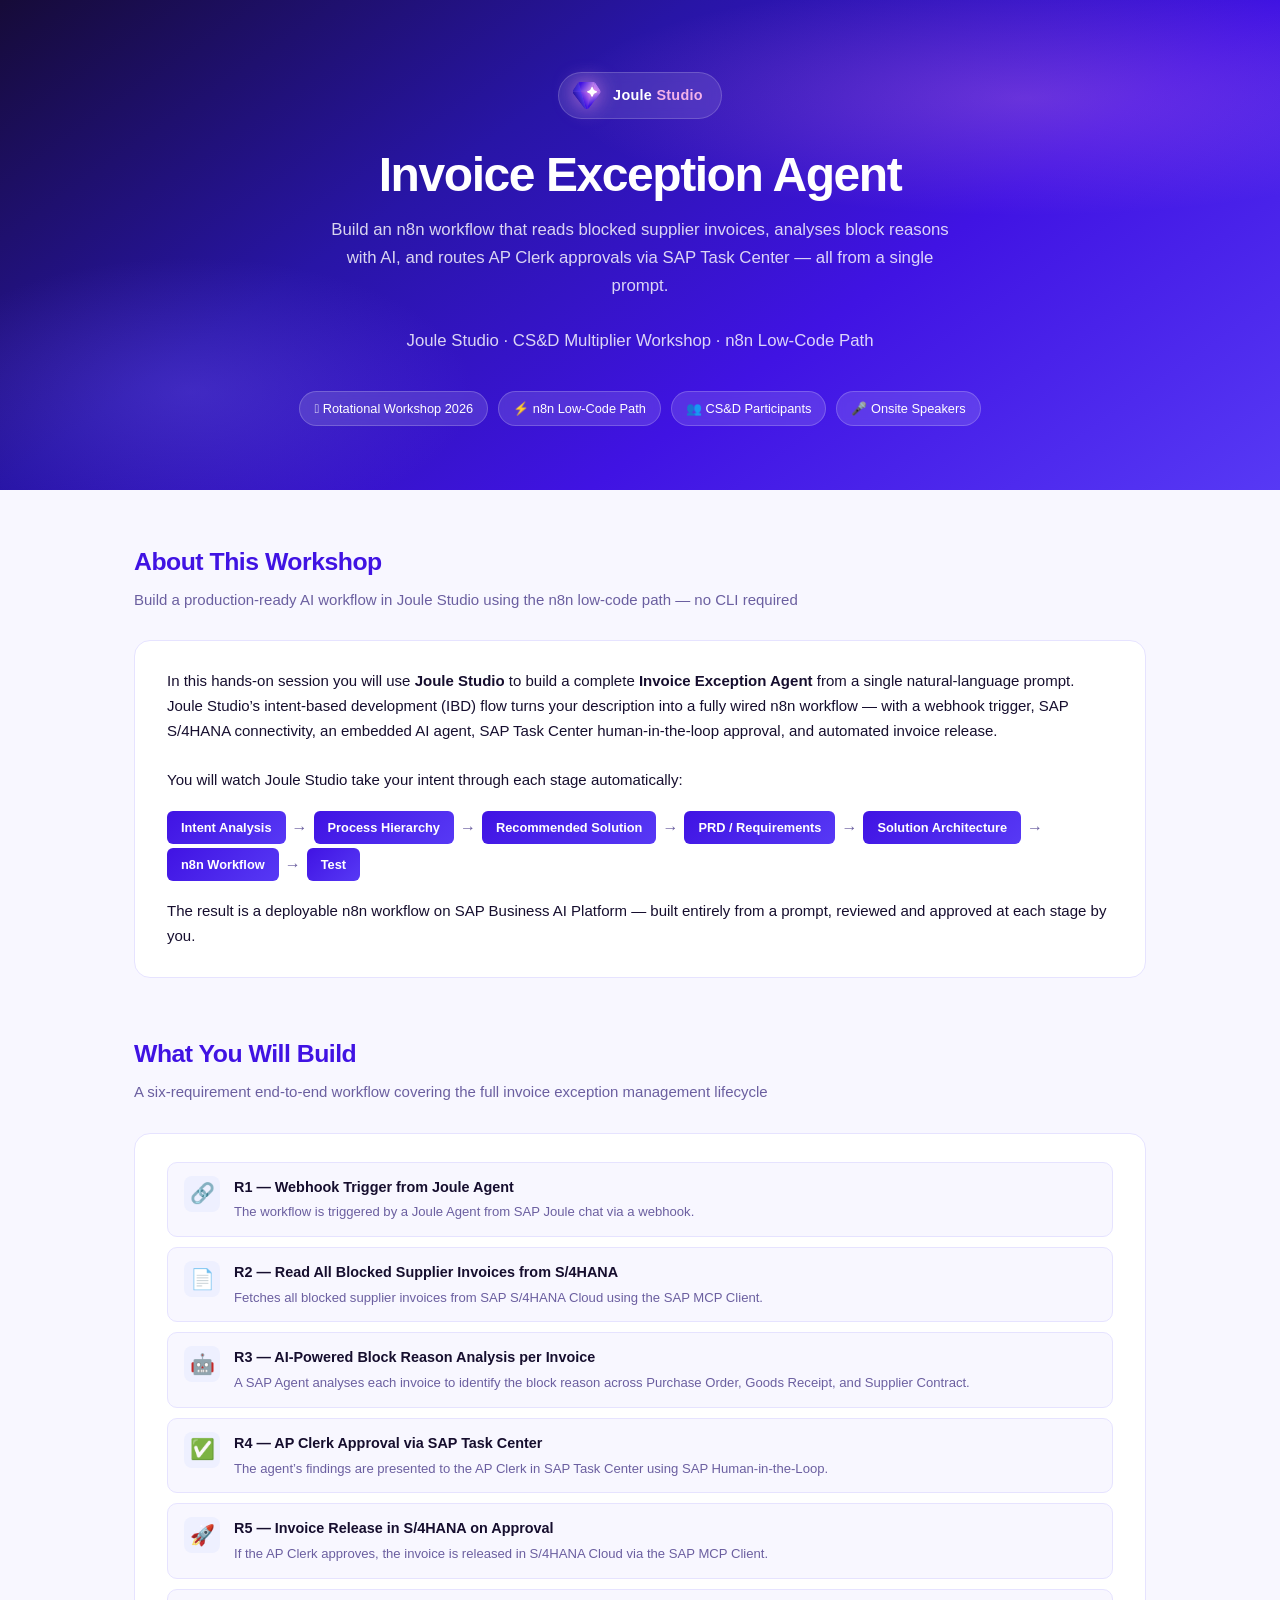
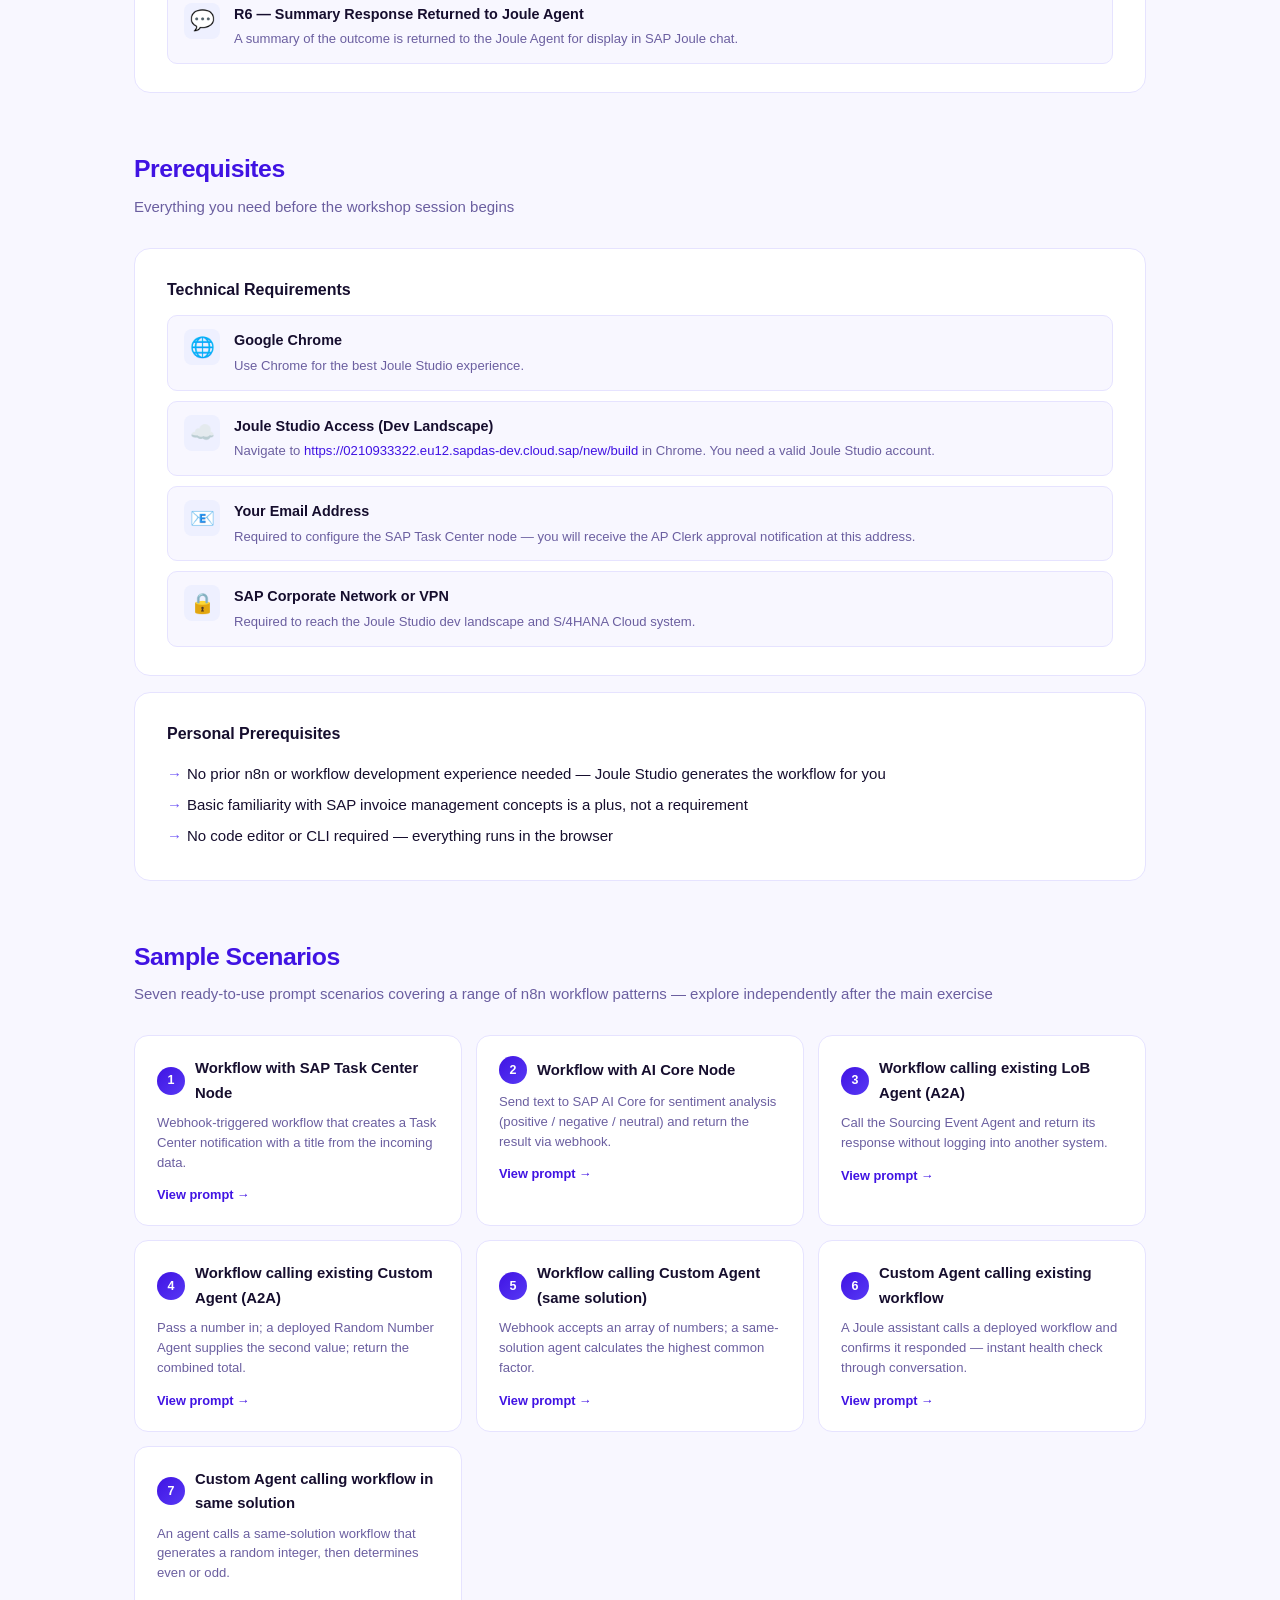
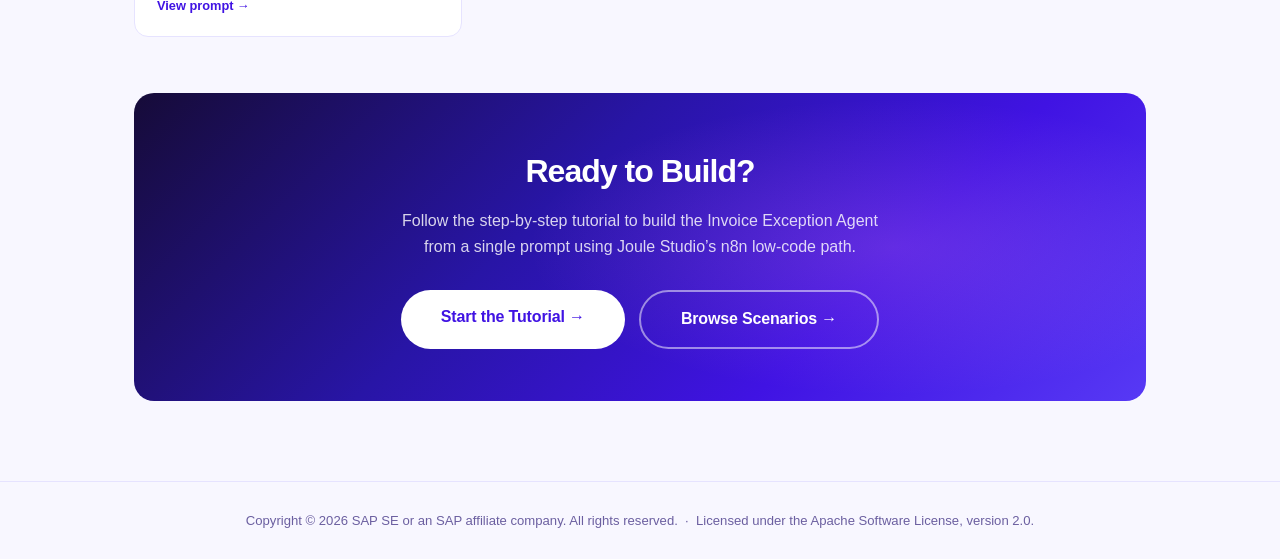
==== index.html @ 3f7dd6a4 "Initial commit: Invoice Exception Agent n8n workshop site" ====
<!DOCTYPE html>
<html lang="en">
<head>
  <meta charset="UTF-8">
  <meta name="viewport" content="width=device-width, initial-scale=1.0">
  <title>Hands-On Lab: Invoice Exception Agent (n8n Low-Code)</title>
  <link rel="stylesheet" href="style.css">
</head>
<body>

<header class="hero">
  <div class="hero-inner">
    <div class="logo-row">
      <img src="joule.svg" alt="Joule Studio">
      <span>Joule <em>Studio</em></span>
    </div>
    <h1>Invoice Exception Agent</h1>
    <p class="sub">Build an n8n workflow that reads blocked supplier invoices, analyses block reasons with AI, and routes AP Clerk approvals via SAP Task Center &mdash; all from a single prompt.<br><br>Joule Studio &middot; CS&amp;D Multiplier Workshop &middot; n8n Low-Code Path</p>
    <div class="chips">
      <span class="chip">&#127666; Rotational Workshop 2026</span>
      <span class="chip">&#9889; n8n Low-Code Path</span>
      <span class="chip">&#128101; CS&amp;D Participants</span>
      <span class="chip">&#127908; Onsite Speakers</span>
    </div>
  </div>
</header>

<main>

  <section>
    <div class="section-header">
      <h2>About This Workshop</h2>
      <p>Build a production-ready AI workflow in Joule Studio using the n8n low-code path &mdash; no CLI required</p>
    </div>
    <div class="card">
      <p>In this hands-on session you will use <strong>Joule Studio</strong> to build a complete <strong>Invoice Exception Agent</strong> from a single natural-language prompt. Joule Studio&#8217;s intent-based development (IBD) flow turns your description into a fully wired n8n workflow &mdash; with a webhook trigger, SAP S/4HANA connectivity, an embedded AI agent, SAP Task Center human-in-the-loop approval, and automated invoice release.</p>
      <br>
      <p>You will watch Joule Studio take your intent through each stage automatically:</p>
      <div class="flow-bar">
        <div class="flow-pill">Intent Analysis</div><span class="flow-arrow">&#8594;</span>
        <div class="flow-pill">Process Hierarchy</div><span class="flow-arrow">&#8594;</span>
        <div class="flow-pill">Recommended Solution</div><span class="flow-arrow">&#8594;</span>
        <div class="flow-pill">PRD / Requirements</div><span class="flow-arrow">&#8594;</span>
        <div class="flow-pill">Solution Architecture</div><span class="flow-arrow">&#8594;</span>
        <div class="flow-pill">n8n Workflow</div><span class="flow-arrow">&#8594;</span>
        <div class="flow-pill">Test</div>
      </div>
      <p>The result is a deployable n8n workflow on SAP Business AI Platform &mdash; built entirely from a prompt, reviewed and approved at each stage by you.</p>
    </div>
  </section>

  <section id="requirements">
    <div class="section-header">
      <h2>What You Will Build</h2>
      <p>A six-requirement end-to-end workflow covering the full invoice exception management lifecycle</p>
    </div>
    <div class="card">
      <div class="prereq-list">
        <div class="prereq-item"><div class="prereq-icon">&#128279;</div><div><strong>R1 &mdash; Webhook Trigger from Joule Agent</strong><p>The workflow is triggered by a Joule Agent from SAP Joule chat via a webhook.</p></div></div>
        <div class="prereq-item"><div class="prereq-icon">&#128196;</div><div><strong>R2 &mdash; Read All Blocked Supplier Invoices from S/4HANA</strong><p>Fetches all blocked supplier invoices from SAP S/4HANA Cloud using the SAP MCP Client.</p></div></div>
        <div class="prereq-item"><div class="prereq-icon">&#129302;</div><div><strong>R3 &mdash; AI-Powered Block Reason Analysis per Invoice</strong><p>A SAP Agent analyses each invoice to identify the block reason across Purchase Order, Goods Receipt, and Supplier Contract.</p></div></div>
        <div class="prereq-item"><div class="prereq-icon">&#9989;</div><div><strong>R4 &mdash; AP Clerk Approval via SAP Task Center</strong><p>The agent&#8217;s findings are presented to the AP Clerk in SAP Task Center using SAP Human-in-the-Loop.</p></div></div>
        <div class="prereq-item"><div class="prereq-icon">&#128640;</div><div><strong>R5 &mdash; Invoice Release in S/4HANA on Approval</strong><p>If the AP Clerk approves, the invoice is released in S/4HANA Cloud via the SAP MCP Client.</p></div></div>
        <div class="prereq-item"><div class="prereq-icon">&#128172;</div><div><strong>R6 &mdash; Summary Response Returned to Joule Agent</strong><p>A summary of the outcome is returned to the Joule Agent for display in SAP Joule chat.</p></div></div>
      </div>
    </div>
  </section>

  <section id="prereqs">
    <div class="section-header">
      <h2>Prerequisites</h2>
      <p>Everything you need before the workshop session begins</p>
    </div>
    <div class="card">
      <h3>Technical Requirements</h3>
      <div class="prereq-list" style="margin-top:12px;">
        <div class="prereq-item"><div class="prereq-icon">&#127760;</div><div><strong>Google Chrome</strong><p>Use Chrome for the best Joule Studio experience.</p></div></div>
        <div class="prereq-item"><div class="prereq-icon">&#9729;&#65039;</div><div><strong>Joule Studio Access (Dev Landscape)</strong><p>Navigate to <a href="https://0210933322.eu12.sapdas-dev.cloud.sap/new/build" target="_blank">https://0210933322.eu12.sapdas-dev.cloud.sap/new/build</a> in Chrome. You need a valid Joule Studio account.</p></div></div>
        <div class="prereq-item"><div class="prereq-icon">&#128231;</div><div><strong>Your Email Address</strong><p>Required to configure the SAP Task Center node &mdash; you will receive the AP Clerk approval notification at this address.</p></div></div>
        <div class="prereq-item"><div class="prereq-icon">&#128274;</div><div><strong>SAP Corporate Network or VPN</strong><p>Required to reach the Joule Studio dev landscape and S/4HANA Cloud system.</p></div></div>
      </div>
    </div>
    <div class="card" style="margin-top:16px;">
      <h3>Personal Prerequisites</h3>
      <ul style="margin-top:10px;">
        <li>No prior n8n or workflow development experience needed &mdash; Joule Studio generates the workflow for you</li>
        <li>Basic familiarity with SAP invoice management concepts is a plus, not a requirement</li>
        <li>No code editor or CLI required &mdash; everything runs in the browser</li>
      </ul>
    </div>
  </section>

  <section id="scenarios">
    <div class="section-header">
      <h2>Sample Scenarios</h2>
      <p>Seven ready-to-use prompt scenarios covering a range of n8n workflow patterns &mdash; explore independently after the main exercise</p>
    </div>
    <div class="scenario-grid">
      <div class="scenario-card"><div style="display:flex;align-items:center;gap:10px;"><div class="scenario-num">1</div><div class="scenario-title">Workflow with SAP Task Center Node</div></div><div class="scenario-desc">Webhook-triggered workflow that creates a Task Center notification with a title from the incoming data.</div><a href="scenarios.html#s1" style="font-size:.8rem;font-weight:600;margin-top:4px;">View prompt &#8594;</a></div>
      <div class="scenario-card"><div style="display:flex;align-items:center;gap:10px;"><div class="scenario-num">2</div><div class="scenario-title">Workflow with AI Core Node</div></div><div class="scenario-desc">Send text to SAP AI Core for sentiment analysis (positive / negative / neutral) and return the result via webhook.</div><a href="scenarios.html#s2" style="font-size:.8rem;font-weight:600;margin-top:4px;">View prompt &#8594;</a></div>
      <div class="scenario-card"><div style="display:flex;align-items:center;gap:10px;"><div class="scenario-num">3</div><div class="scenario-title">Workflow calling existing LoB Agent (A2A)</div></div><div class="scenario-desc">Call the Sourcing Event Agent and return its response without logging into another system.</div><a href="scenarios.html#s3" style="font-size:.8rem;font-weight:600;margin-top:4px;">View prompt &#8594;</a></div>
      <div class="scenario-card"><div style="display:flex;align-items:center;gap:10px;"><div class="scenario-num">4</div><div class="scenario-title">Workflow calling existing Custom Agent (A2A)</div></div><div class="scenario-desc">Pass a number in; a deployed Random Number Agent supplies the second value; return the combined total.</div><a href="scenarios.html#s4" style="font-size:.8rem;font-weight:600;margin-top:4px;">View prompt &#8594;</a></div>
      <div class="scenario-card"><div style="display:flex;align-items:center;gap:10px;"><div class="scenario-num">5</div><div class="scenario-title">Workflow calling Custom Agent (same solution)</div></div><div class="scenario-desc">Webhook accepts an array of numbers; a same-solution agent calculates the highest common factor.</div><a href="scenarios.html#s5" style="font-size:.8rem;font-weight:600;margin-top:4px;">View prompt &#8594;</a></div>
      <div class="scenario-card"><div style="display:flex;align-items:center;gap:10px;"><div class="scenario-num">6</div><div class="scenario-title">Custom Agent calling existing workflow</div></div><div class="scenario-desc">A Joule assistant calls a deployed workflow and confirms it responded &mdash; instant health check through conversation.</div><a href="scenarios.html#s6" style="font-size:.8rem;font-weight:600;margin-top:4px;">View prompt &#8594;</a></div>
      <div class="scenario-card"><div style="display:flex;align-items:center;gap:10px;"><div class="scenario-num">7</div><div class="scenario-title">Custom Agent calling workflow in same solution</div></div><div class="scenario-desc">An agent calls a same-solution workflow that generates a random integer, then determines even or odd.</div><a href="scenarios.html#s7" style="font-size:.8rem;font-weight:600;margin-top:4px;">View prompt &#8594;</a></div>
    </div>
  </section>

  <div class="cta">
    <div class="cta-inner">
      <h2>Ready to Build?</h2>
      <p>Follow the step-by-step tutorial to build the Invoice Exception Agent<br>from a single prompt using Joule Studio&#8217;s n8n low-code path.</p>
      <div class="btn-row">
        <a href="tutorial.html" class="btn-cta">Start the Tutorial &#8594;</a>
        <a href="scenarios.html" class="btn-cta btn-cta--outline">Browse Scenarios &#8594;</a>
      </div>
    </div>
  </div>

</main>

<footer>
  <p>Copyright &copy; 2026 SAP SE or an SAP affiliate company. All rights reserved. &nbsp;&middot;&nbsp; Licensed under the Apache Software License, version 2.0.</p>
</footer>

</body>
</html>
---- style.css ----
:root{--violet:#4013E3;--blue-violet:#5739F5;--med-purple:#735AF6;--pink:#F090EB;--light-pink:#F3B2E9;--dark-navy:#2815A6;--bg:#F8F7FF;--surface:#FFFFFF;--border:#E6E3FF;--text:#160E2E;--text-muted:#6B5FA0;--code-bg:#EEF0FF;--code-text:#3A1FC5;--sidebar-w:260px;}
*,*::before,*::after{box-sizing:border-box;margin:0;padding:0;}
html{scroll-behavior:smooth;}
body{font-family:-apple-system,BlinkMacSystemFont,'Segoe UI',Roboto,'Helvetica Neue',sans-serif;background:var(--bg);color:var(--text);line-height:1.65;font-size:15px;}
a{color:var(--violet);text-decoration:none;}
a:hover{text-decoration:underline;}
/* Hero */
.hero{background:linear-gradient(145deg,#160B38 0%,#2815A6 35%,#4013E3 65%,#5739F5 100%);color:#fff;padding:72px 24px 64px;text-align:center;position:relative;overflow:hidden;}
.hero::after{content:'';position:absolute;inset:0;background:radial-gradient(ellipse 60% 40% at 80% 20%,rgba(240,144,235,.25) 0%,transparent 60%),radial-gradient(ellipse 40% 50% at 15% 80%,rgba(115,90,246,.3) 0%,transparent 55%);pointer-events:none;}
.hero-inner{position:relative;z-index:1;max-width:780px;margin:0 auto;}
.logo-row{display:inline-flex;align-items:center;gap:10px;margin-bottom:28px;background:rgba(255,255,255,.1);border:1px solid rgba(255,255,255,.18);padding:8px 18px 8px 12px;border-radius:999px;backdrop-filter:blur(6px);}
.logo-row img{width:32px;height:29px;filter:drop-shadow(0 0 10px rgba(240,144,235,.7));}
.logo-row span{font-size:.9rem;font-weight:600;letter-spacing:.02em;}
.logo-row span em{color:var(--light-pink);font-style:normal;}
.hero h1{font-size:clamp(2rem,5vw,3rem);font-weight:800;letter-spacing:-.03em;margin-bottom:14px;line-height:1.15;}
.hero .sub{font-size:1.05rem;opacity:.82;max-width:620px;margin:0 auto 36px;}
.chips{display:flex;flex-wrap:wrap;gap:10px;justify-content:center;}
.chip{background:rgba(255,255,255,.13);border:1px solid rgba(255,255,255,.2);padding:6px 14px;border-radius:999px;font-size:.8rem;font-weight:500;backdrop-filter:blur(4px);}
/* Layout */
main{max-width:1060px;margin:0 auto;padding:52px 24px 80px;}
section{margin-bottom:56px;}
.section-header{margin-bottom:28px;}
.section-header h2{font-size:1.55rem;font-weight:700;color:var(--violet);letter-spacing:-.02em;}
.section-header p{color:var(--text-muted);margin-top:5px;}
/* Cards */
.card{background:var(--surface);border:1px solid var(--border);border-radius:16px;padding:28px 32px;}
.card+.card{margin-top:16px;}
.card h3{font-size:1rem;font-weight:700;margin-bottom:12px;}
/* Prereq */
.prereq-list{display:grid;gap:10px;}
.prereq-item{display:flex;gap:14px;align-items:flex-start;padding:13px 16px;background:var(--bg);border:1px solid var(--border);border-radius:10px;}
.prereq-icon{font-size:1.25rem;width:36px;height:36px;display:flex;align-items:center;justify-content:center;flex-shrink:0;background:var(--code-bg);border-radius:8px;}
.prereq-item strong{display:block;font-size:.9rem;}
.prereq-item p{font-size:.82rem;color:var(--text-muted);margin-top:2px;}
/* Flow bar */
.flow-bar{display:flex;align-items:center;flex-wrap:wrap;gap:4px;margin:18px 0;}
.flow-pill{background:linear-gradient(135deg,var(--violet),var(--blue-violet));color:white;padding:6px 14px;border-radius:6px;font-size:.8rem;font-weight:600;}
.flow-arrow{color:var(--text-muted);font-size:1rem;padding:0 2px;}
/* Scenario grid (index page) */
.scenario-grid{display:grid;grid-template-columns:repeat(auto-fill,minmax(300px,1fr));gap:14px;margin-top:4px;}
.scenario-card{background:var(--surface);border:1px solid var(--border);border-radius:14px;padding:20px 22px;display:flex;flex-direction:column;gap:8px;}
.scenario-num{display:inline-flex;align-items:center;justify-content:center;width:28px;height:28px;border-radius:50%;background:linear-gradient(135deg,var(--violet),var(--blue-violet));color:white;font-size:.78rem;font-weight:800;flex-shrink:0;}
.scenario-title{font-size:.93rem;font-weight:700;}
.scenario-desc{font-size:.82rem;color:var(--text-muted);line-height:1.5;}
/* CTA */
.cta{background:linear-gradient(135deg,#160B38 0%,#2815A6 40%,#4013E3 70%,#5739F5 100%);border-radius:20px;padding:52px 36px;text-align:center;color:white;position:relative;overflow:hidden;display:block;}
.cta::after{content:'';position:absolute;inset:0;background:radial-gradient(ellipse 60% 80% at 75% 50%,rgba(240,144,235,.2) 0%,transparent 60%);pointer-events:none;}
.cta-inner{position:relative;z-index:1;}
.cta h2{font-size:2rem;font-weight:800;letter-spacing:-.03em;margin-bottom:10px;}
.cta p{opacity:.82;margin-bottom:30px;font-size:1rem;}
.btn-row{display:flex;gap:14px;justify-content:center;flex-wrap:wrap;}
.btn-cta{display:inline-block;background:white;color:var(--violet);padding:14px 40px;border-radius:999px;font-size:1rem;font-weight:800;letter-spacing:-.01em;transition:transform .18s,box-shadow .18s;}
.btn-cta:hover{transform:translateY(-2px);box-shadow:0 14px 36px rgba(0,0,0,.25);text-decoration:none;}
.btn-cta--outline{background:transparent;color:white;border:2px solid rgba(255,255,255,.5);}
.btn-cta--outline:hover{background:rgba(255,255,255,.1);}
/* Footer */
footer{text-align:center;padding:28px 24px;border-top:1px solid var(--border);color:var(--text-muted);font-size:.82rem;}
ul{padding-left:0;list-style:none;}
ul li{padding:3px 0 3px 20px;position:relative;}
ul li::before{content:'→';position:absolute;left:0;color:var(--med-purple);}
/* Topbar */
.topbar{position:sticky;top:0;z-index:100;background:rgba(22,14,46,.96);backdrop-filter:blur(10px);border-bottom:1px solid rgba(255,255,255,.07);padding:0 24px;height:52px;display:flex;align-items:center;gap:16px;}
.topbar-logo{display:flex;align-items:center;gap:8px;color:white;font-weight:600;font-size:.9rem;letter-spacing:.01em;text-decoration:none;}
.topbar-logo img{width:22px;height:20px;}
.topbar-logo em{color:var(--light-pink);font-style:normal;}
.topbar-sep{color:rgba(255,255,255,.3);}
.topbar-title{color:rgba(255,255,255,.7);font-size:.85rem;}
.topbar-back{margin-left:auto;color:rgba(255,255,255,.65);font-size:.82rem;text-decoration:none;border:1px solid rgba(255,255,255,.18);padding:4px 12px;border-radius:999px;transition:background .15s;}
.topbar-back:hover{background:rgba(255,255,255,.1);text-decoration:none;}
.shell{display:flex;min-height:calc(100vh - 52px);}
.sidebar{width:var(--sidebar-w);flex-shrink:0;background:var(--surface);border-right:1px solid var(--border);padding:28px 0;position:sticky;top:52px;height:calc(100vh - 52px);overflow-y:auto;}
.sidebar-label{padding:0 20px 10px;font-size:.68rem;font-weight:700;letter-spacing:.1em;text-transform:uppercase;color:var(--text-muted);}
.nav-item{display:flex;align-items:center;gap:10px;padding:8px 20px;color:var(--text-muted);font-size:.85rem;cursor:pointer;transition:background .12s,color .12s;text-decoration:none;border-left:2px solid transparent;}
.nav-item:hover{background:var(--bg);color:var(--text);text-decoration:none;}
.nav-item.active{background:var(--code-bg);color:var(--violet);border-left-color:var(--violet);font-weight:600;}
.nav-badge{width:22px;height:22px;border-radius:50%;background:var(--border);color:var(--text-muted);font-size:.68rem;font-weight:800;display:flex;align-items:center;justify-content:center;flex-shrink:0;}
.nav-item.active .nav-badge{background:var(--violet);color:white;}
.nav-dur{margin-left:auto;font-size:.72rem;color:var(--text-muted);opacity:.7;}
.content{flex:1;min-width:0;padding:48px 52px 80px;max-width:820px;}
.session-hero{background:linear-gradient(135deg,#160B38 0%,#2815A6 40%,#4013E3 70%,#5739F5 100%);border-radius:18px;padding:44px 40px;color:white;margin-bottom:48px;position:relative;overflow:hidden;}
.session-hero::after{content:'';position:absolute;inset:0;background:radial-gradient(ellipse 55% 70% at 85% 40%,rgba(240,144,235,.22) 0%,transparent 60%);pointer-events:none;}
.session-hero-inner{position:relative;z-index:1;}
.session-code{display:inline-block;background:rgba(255,255,255,.15);border:1px solid rgba(255,255,255,.2);padding:4px 12px;border-radius:6px;font-size:.75rem;font-weight:700;letter-spacing:.08em;text-transform:uppercase;margin-bottom:14px;}
.session-hero h1{font-size:1.75rem;font-weight:800;letter-spacing:-.03em;margin-bottom:10px;}
.session-hero p{opacity:.83;font-size:.92rem;max-width:540px;line-height:1.6;}
.outcome-grid{display:grid;grid-template-columns:1fr 1fr 1fr;gap:12px;margin-top:24px;}
@media(max-width:600px){.outcome-grid{grid-template-columns:1fr;}}
.outcome-tile{background:rgba(255,255,255,.1);border:1px solid rgba(255,255,255,.15);border-radius:10px;padding:14px;}
.outcome-tile .label{font-size:.68rem;letter-spacing:.08em;text-transform:uppercase;opacity:.6;}
.outcome-tile .val{font-size:1.1rem;font-weight:700;margin-top:4px;}
.outcome-tile .sub{font-size:.75rem;opacity:.7;margin-top:2px;}
.ex-header{display:flex;align-items:flex-start;gap:16px;margin-bottom:28px;padding-bottom:24px;border-bottom:1px solid var(--border);}
.ex-circle{width:48px;height:48px;border-radius:50%;background:linear-gradient(135deg,var(--violet),var(--blue-violet));color:white;font-size:1rem;font-weight:800;display:flex;align-items:center;justify-content:center;flex-shrink:0;}
.ex-meta .ex-label{font-size:.72rem;font-weight:700;letter-spacing:.08em;text-transform:uppercase;color:var(--text-muted);}
.ex-meta h2{font-size:1.55rem;font-weight:800;letter-spacing:-.025em;color:var(--text);margin-top:2px;}
.ex-meta .ex-dur{display:inline-block;margin-top:6px;font-size:.78rem;color:var(--text-muted);background:var(--code-bg);padding:2px 10px;border-radius:999px;}
.ex-section{margin-bottom:40px;}
.ex-section h3{font-size:1.05rem;font-weight:700;color:var(--violet);margin-bottom:14px;display:flex;align-items:center;gap:8px;}
.ex-section h3::before{content:'';display:block;width:4px;height:18px;background:linear-gradient(to bottom,var(--violet),var(--pink));border-radius:2px;}
.step{display:flex;gap:16px;margin-bottom:20px;}
.step-num{width:30px;height:30px;border-radius:50%;background:linear-gradient(135deg,var(--violet),var(--blue-violet));color:white;font-size:.75rem;font-weight:800;display:flex;align-items:center;justify-content:center;flex-shrink:0;margin-top:3px;}
.step-body h4{font-size:.93rem;font-weight:700;margin-bottom:6px;}
.step-body p{font-size:.88rem;color:var(--text-muted);margin-bottom:6px;}
pre{background:var(--code-bg);border:1px solid var(--border);border-radius:8px;padding:14px 16px;font-size:.82rem;line-height:1.7;overflow-x:auto;margin:10px 0;}
code{background:var(--code-bg);color:var(--code-text);padding:2px 6px;border-radius:4px;font-size:.85em;}
pre code{background:none;padding:0;color:var(--code-text);}
.callout{padding:14px 18px;border-radius:0 10px 10px 0;font-size:.87rem;margin:14px 0;}
.callout.note{border-left:3px solid var(--violet);background:linear-gradient(to right,rgba(64,19,227,.05),transparent);}
.callout.tip{border-left:3px solid #0E9E6D;background:linear-gradient(to right,rgba(14,158,109,.05),transparent);}
.callout.warn{border-left:3px solid #D97706;background:linear-gradient(to right,rgba(217,119,6,.05),transparent);}
.callout-label{font-size:.7rem;font-weight:800;letter-spacing:.08em;text-transform:uppercase;margin-bottom:4px;opacity:.7;}
.screenshot{border:1px solid var(--border);border-radius:10px;overflow:hidden;margin:12px 0;background:var(--surface);}
.screenshot-caption{background:var(--code-bg);padding:6px 14px;font-size:.75rem;color:var(--text-muted);border-top:1px solid var(--border);}
.screenshot img{width:100%;display:block;cursor:zoom-in;}
.lightbox{display:none;position:fixed;inset:0;z-index:1000;background:rgba(10,6,28,.88);backdrop-filter:blur(6px);align-items:center;justify-content:center;padding:24px;}
.lightbox.open{display:flex;}
.lightbox img{max-width:100%;max-height:90vh;border-radius:10px;box-shadow:0 32px 80px rgba(0,0,0,.6);cursor:zoom-out;}
.lightbox-close{position:fixed;top:16px;right:20px;color:rgba(255,255,255,.7);font-size:2rem;cursor:pointer;line-height:1;user-select:none;}
.lightbox-close:hover{color:#fff;}
.stage-row{display:flex;flex-wrap:wrap;gap:6px;margin:10px 0;}
.stage-pill{display:flex;align-items:center;gap:6px;background:var(--code-bg);border:1px solid var(--border);padding:5px 12px;border-radius:999px;font-size:.78rem;}
.stage-pill .dot{width:7px;height:7px;border-radius:50%;background:var(--violet);}
.ex-divider{border:none;border-top:2px solid var(--border);margin:56px 0;}
.prompt-block{background:#120A2C;border-radius:10px;padding:16px 20px;color:#D4D0FF;font-size:.82rem;font-family:'Cascadia Code','Fira Code',Menlo,monospace;line-height:1.7;white-space:pre-wrap;margin:10px 0;}
.copy-btn{display:inline-block;margin-top:6px;background:var(--code-bg);border:1px solid var(--border);color:var(--code-text);padding:4px 12px;border-radius:6px;font-size:.75rem;font-weight:700;cursor:pointer;transition:background .15s;}
.copy-btn:hover{background:var(--border);}
.sc-card{background:var(--surface);border:1px solid var(--border);border-radius:16px;padding:28px 32px;margin-bottom:28px;}
.sc-card-header{display:flex;align-items:flex-start;gap:14px;margin-bottom:16px;padding-bottom:16px;border-bottom:1px solid var(--border);}
.sc-num{width:40px;height:40px;border-radius:50%;background:linear-gradient(135deg,var(--violet),var(--blue-violet));color:white;font-size:.9rem;font-weight:800;display:flex;align-items:center;justify-content:center;flex-shrink:0;}
.sc-meta .sc-label{font-size:.7rem;font-weight:700;letter-spacing:.08em;text-transform:uppercase;color:var(--text-muted);}
.sc-meta h3{font-size:1.15rem;font-weight:800;letter-spacing:-.02em;margin-top:2px;}
.sc-section-title{font-size:.8rem;font-weight:700;letter-spacing:.06em;text-transform:uppercase;color:var(--text-muted);margin-bottom:6px;}
.tag-fast{display:inline-block;background:linear-gradient(135deg,#0E9E6D,#059669);color:white;font-size:.7rem;font-weight:700;padding:2px 9px;border-radius:999px;letter-spacing:.04em;text-transform:uppercase;margin-left:8px;}
@media(max-width:768px){.sidebar{display:none;}.content{padding:28px 20px 60px;}}
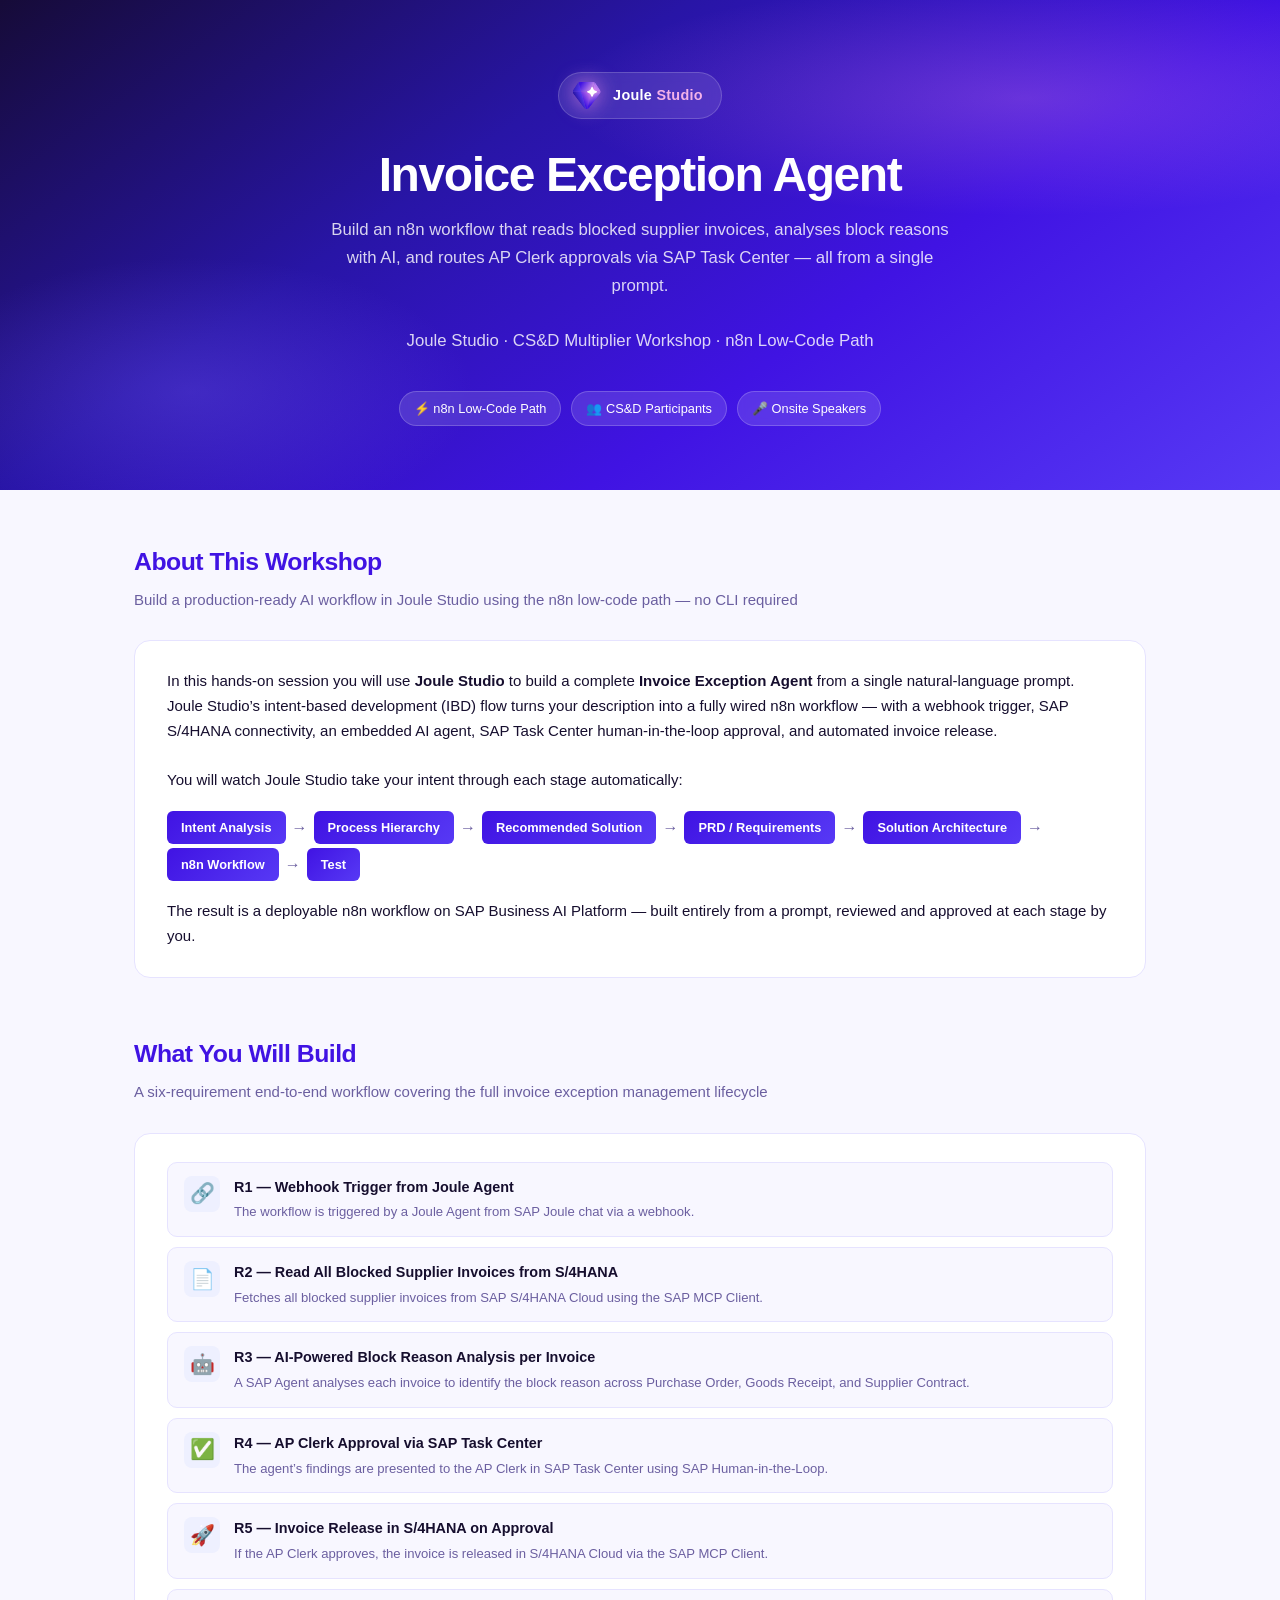
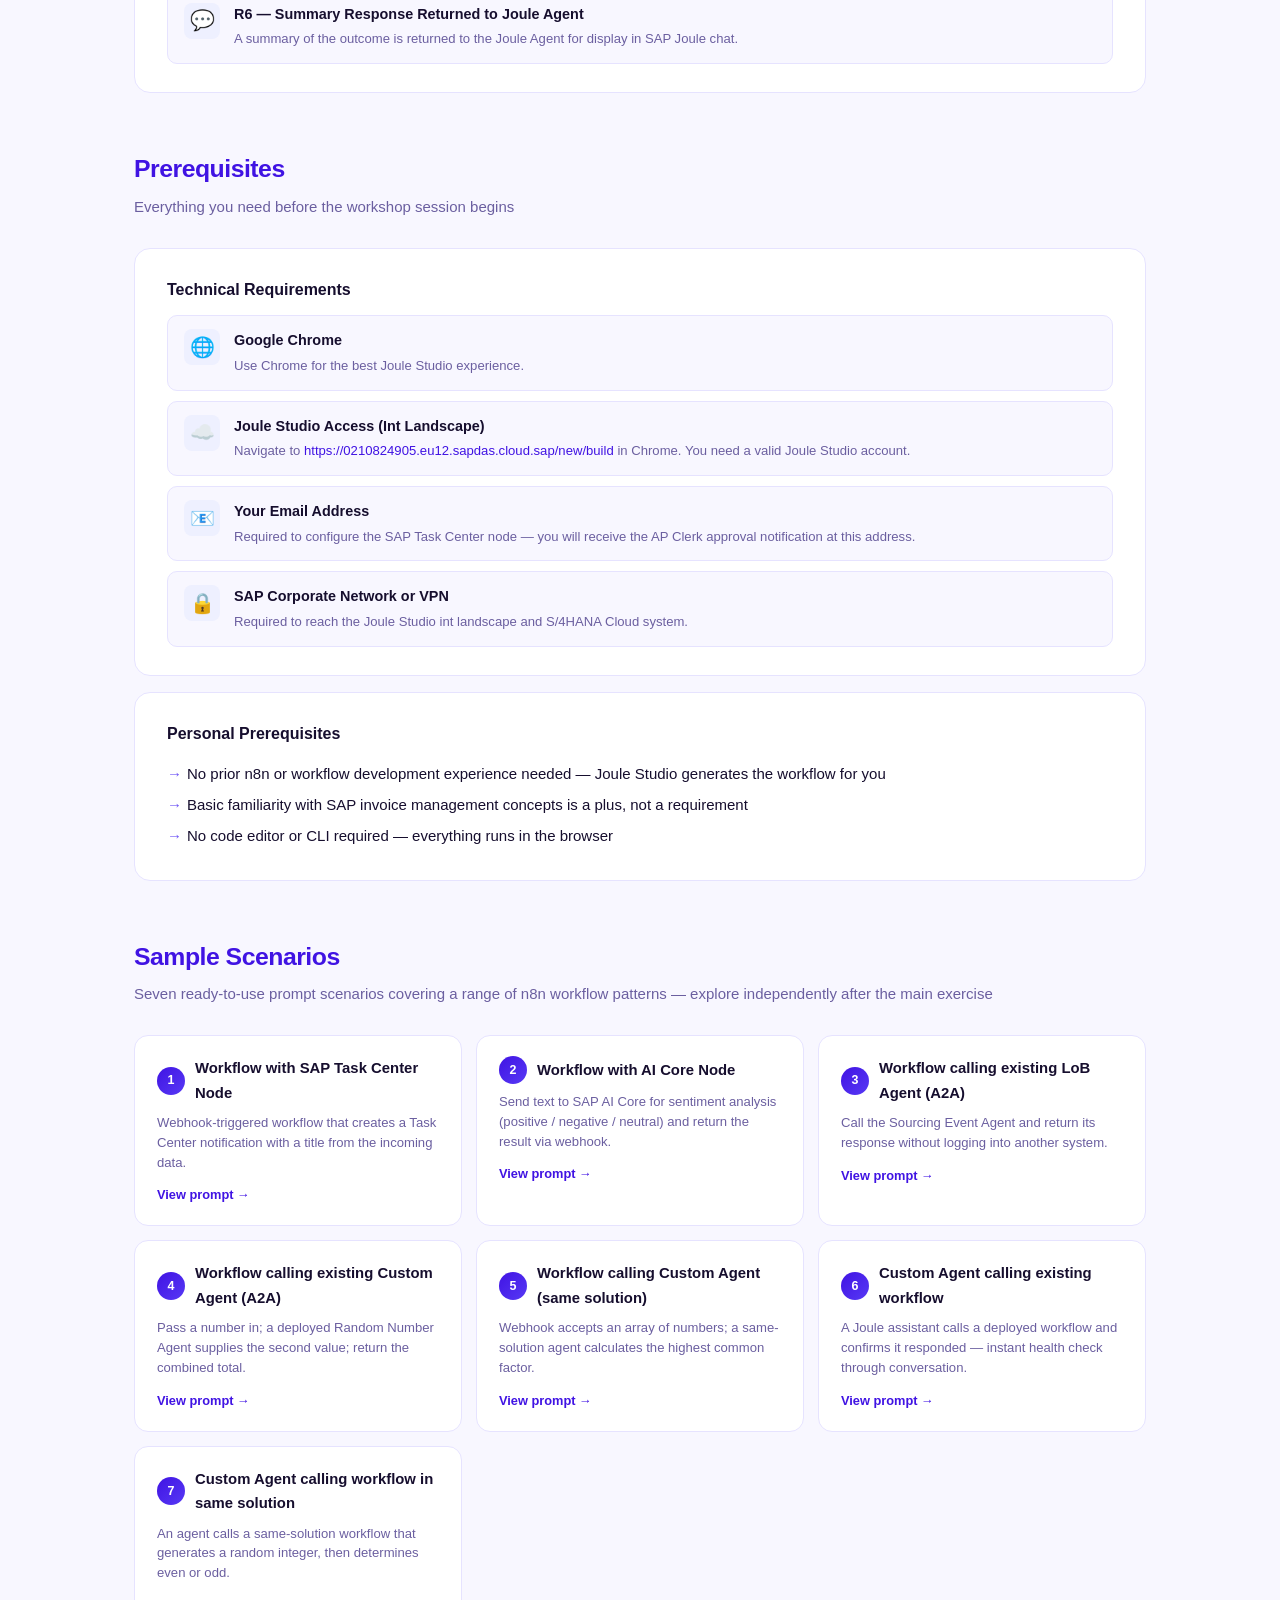
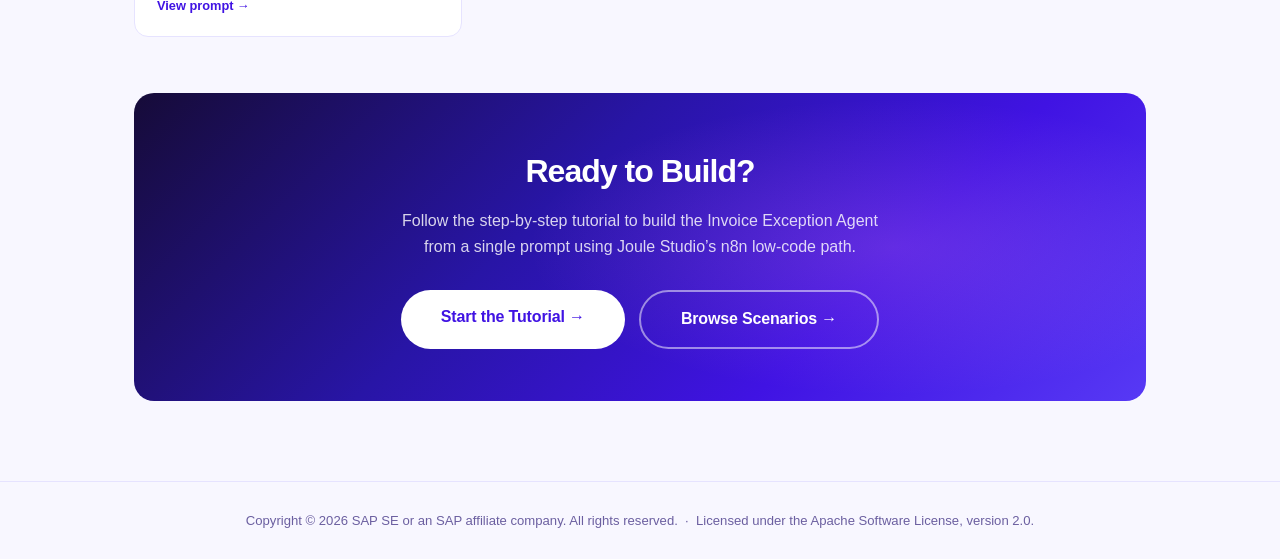
==== commit 323ede7f: "some changes" ====
--- a/index.html
+++ b/index.html
@@ -17,7 +17,6 @@
     <h1>Invoice Exception Agent</h1>
     <p class="sub">Build an n8n workflow that reads blocked supplier invoices, analyses block reasons with AI, and routes AP Clerk approvals via SAP Task Center &mdash; all from a single prompt.<br><br>Joule Studio &middot; CS&amp;D Multiplier Workshop &middot; n8n Low-Code Path</p>
     <div class="chips">
-      <span class="chip">&#127666; Rotational Workshop 2026</span>
       <span class="chip">&#9889; n8n Low-Code Path</span>
       <span class="chip">&#128101; CS&amp;D Participants</span>
       <span class="chip">&#127908; Onsite Speakers</span>
@@ -75,9 +74,9 @@
       <h3>Technical Requirements</h3>
       <div class="prereq-list" style="margin-top:12px;">
         <div class="prereq-item"><div class="prereq-icon">&#127760;</div><div><strong>Google Chrome</strong><p>Use Chrome for the best Joule Studio experience.</p></div></div>
-        <div class="prereq-item"><div class="prereq-icon">&#9729;&#65039;</div><div><strong>Joule Studio Access (Dev Landscape)</strong><p>Navigate to <a href="https://0210933322.eu12.sapdas-dev.cloud.sap/new/build" target="_blank">https://0210933322.eu12.sapdas-dev.cloud.sap/new/build</a> in Chrome. You need a valid Joule Studio account.</p></div></div>
+        <div class="prereq-item"><div class="prereq-icon">&#9729;&#65039;</div><div><strong>Joule Studio Access (Int Landscape)</strong><p>Navigate to <a href="https://0210824905.eu12.sapdas.cloud.sap/new/build" target="_blank">https://0210824905.eu12.sapdas.cloud.sap/new/build</a> in Chrome. You need a valid Joule Studio account.</p></div></div>
         <div class="prereq-item"><div class="prereq-icon">&#128231;</div><div><strong>Your Email Address</strong><p>Required to configure the SAP Task Center node &mdash; you will receive the AP Clerk approval notification at this address.</p></div></div>
-        <div class="prereq-item"><div class="prereq-icon">&#128274;</div><div><strong>SAP Corporate Network or VPN</strong><p>Required to reach the Joule Studio dev landscape and S/4HANA Cloud system.</p></div></div>
+        <div class="prereq-item"><div class="prereq-icon">&#128274;</div><div><strong>SAP Corporate Network or VPN</strong><p>Required to reach the Joule Studio int landscape and S/4HANA Cloud system.</p></div></div>
       </div>
     </div>
     <div class="card" style="margin-top:16px;">
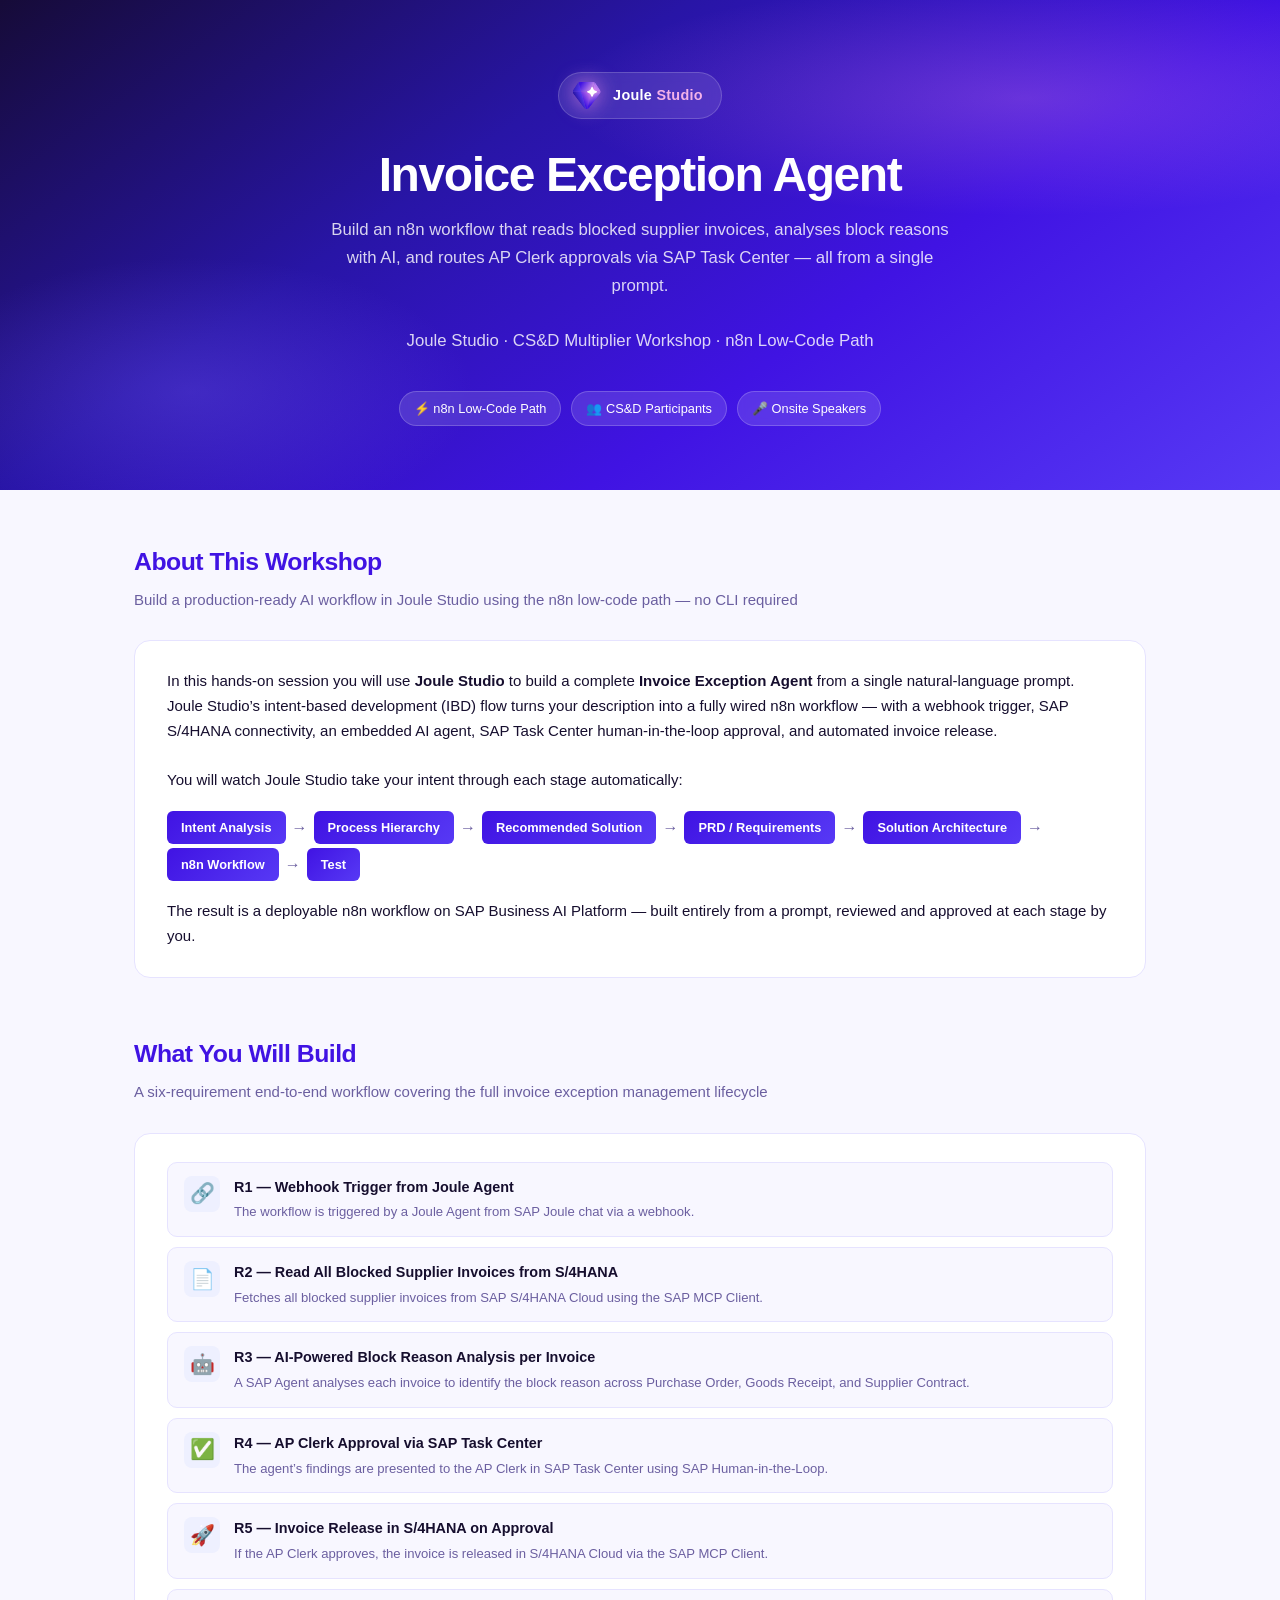
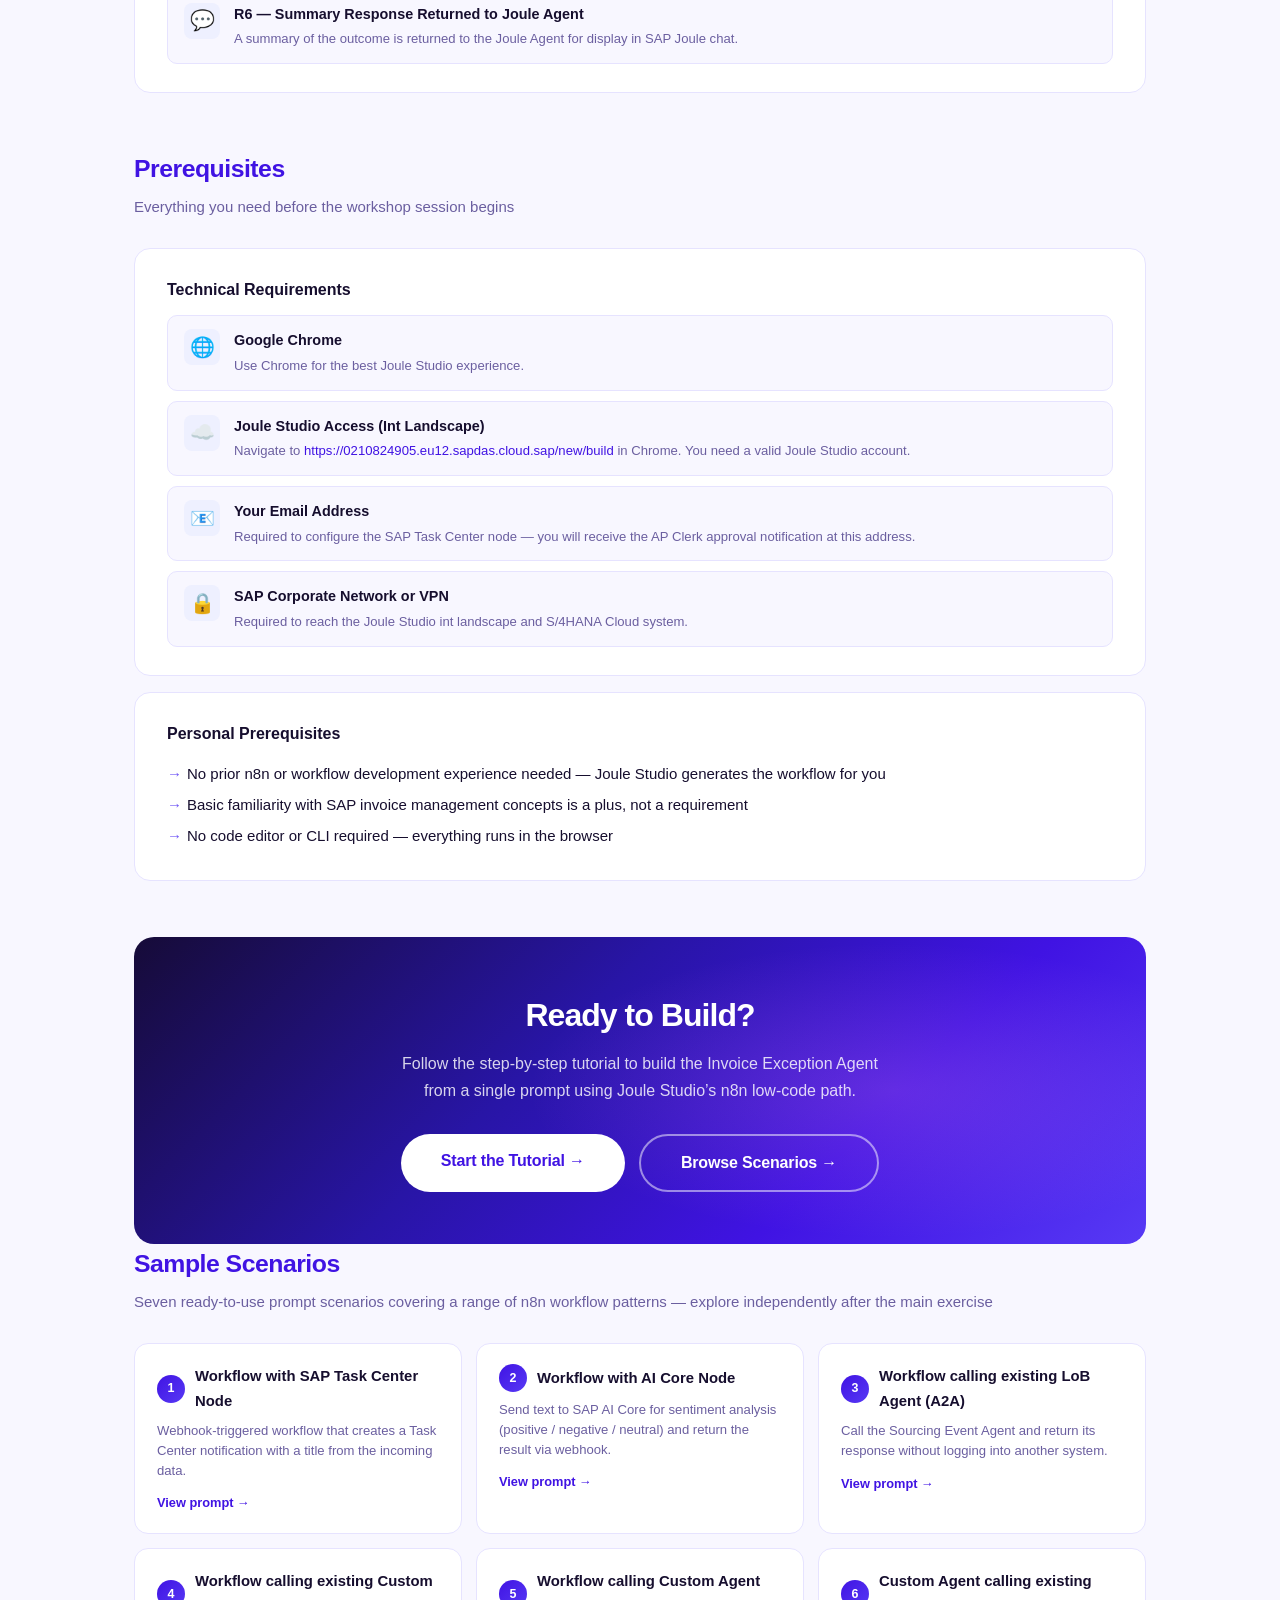
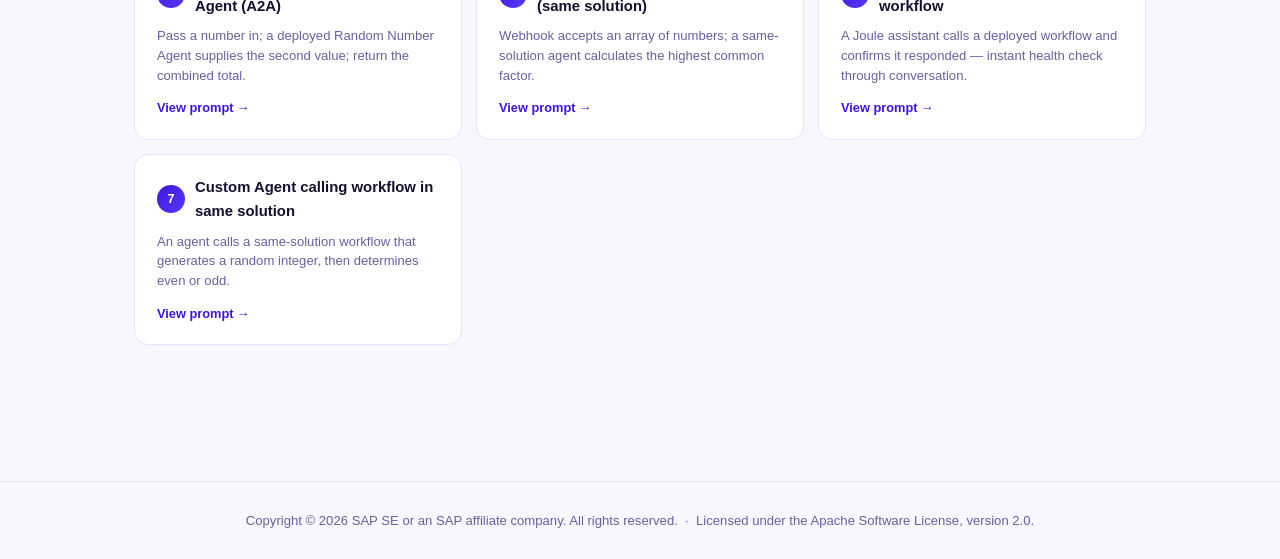
==== commit b96ad4f6: "fixes" ====
--- a/index.html
+++ b/index.html
@@ -89,6 +89,16 @@
     </div>
   </section>
 
+  <div class="cta">
+    <div class="cta-inner">
+      <h2>Ready to Build?</h2>
+      <p>Follow the step-by-step tutorial to build the Invoice Exception Agent<br>from a single prompt using Joule Studio&#8217;s n8n low-code path.</p>
+      <div class="btn-row">
+        <a href="tutorial.html" class="btn-cta">Start the Tutorial &#8594;</a>
+        <a href="scenarios.html" class="btn-cta btn-cta--outline">Browse Scenarios &#8594;</a>
+      </div>
+    </div>
+  </div>
   <section id="scenarios">
     <div class="section-header">
       <h2>Sample Scenarios</h2>
@@ -105,16 +115,6 @@
     </div>
   </section>
 
-  <div class="cta">
-    <div class="cta-inner">
-      <h2>Ready to Build?</h2>
-      <p>Follow the step-by-step tutorial to build the Invoice Exception Agent<br>from a single prompt using Joule Studio&#8217;s n8n low-code path.</p>
-      <div class="btn-row">
-        <a href="tutorial.html" class="btn-cta">Start the Tutorial &#8594;</a>
-        <a href="scenarios.html" class="btn-cta btn-cta--outline">Browse Scenarios &#8594;</a>
-      </div>
-    </div>
-  </div>
 
 </main>
 
--- a/style.css
+++ b/style.css
@@ -101,7 +101,7 @@
 .step-num{width:30px;height:30px;border-radius:50%;background:linear-gradient(135deg,var(--violet),var(--blue-violet));color:white;font-size:.75rem;font-weight:800;display:flex;align-items:center;justify-content:center;flex-shrink:0;margin-top:3px;}
 .step-body h4{font-size:.93rem;font-weight:700;margin-bottom:6px;}
 .step-body p{font-size:.88rem;color:var(--text-muted);margin-bottom:6px;}
-pre{background:var(--code-bg);border:1px solid var(--border);border-radius:8px;padding:14px 16px;font-size:.82rem;line-height:1.7;overflow-x:auto;margin:10px 0;}
+pre{background:var(--code-bg);border:1px solid var(--border);border-radius:8px;padding:14px 16px;font-size:.82rem;line-height:1.7;overflow-x:auto;white-space:pre-wrap;margin:10px 0;}
 code{background:var(--code-bg);color:var(--code-text);padding:2px 6px;border-radius:4px;font-size:.85em;}
 pre code{background:none;padding:0;color:var(--code-text);}
 .callout{padding:14px 18px;border-radius:0 10px 10px 0;font-size:.87rem;margin:14px 0;}
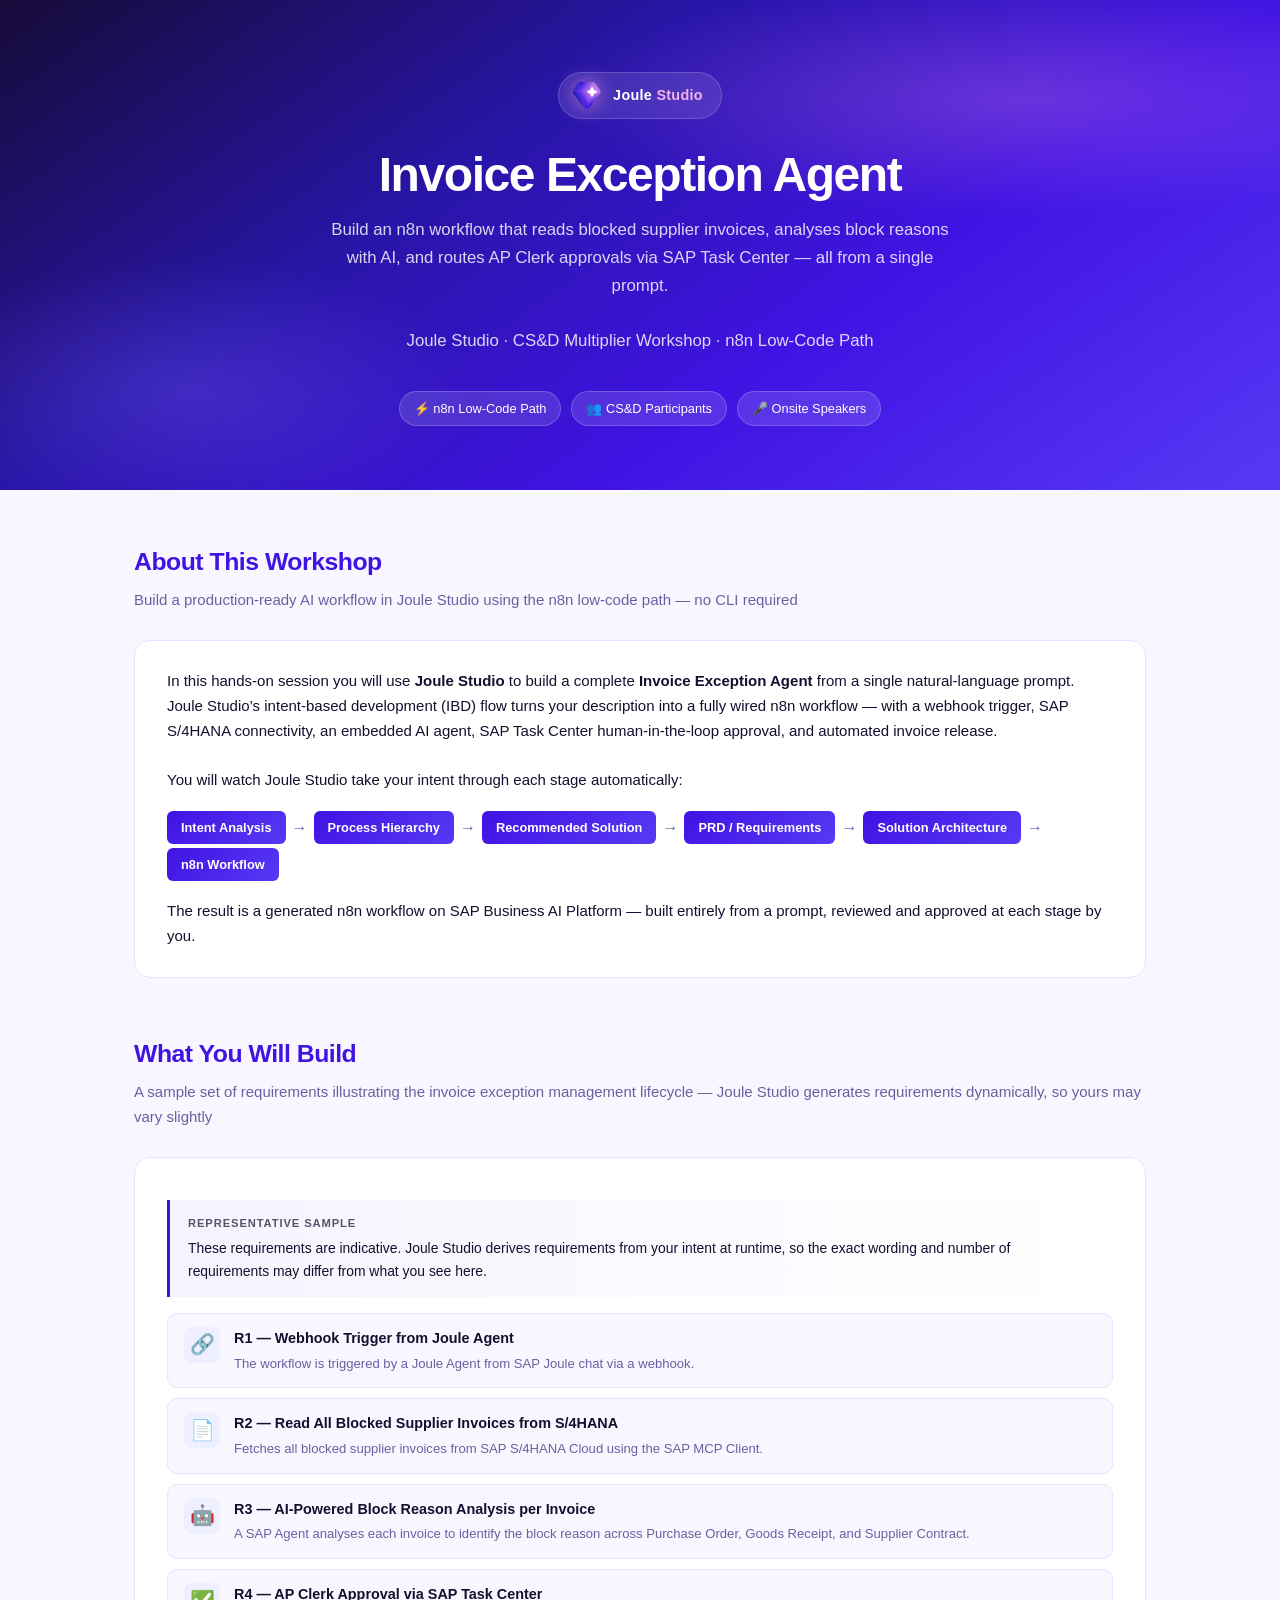
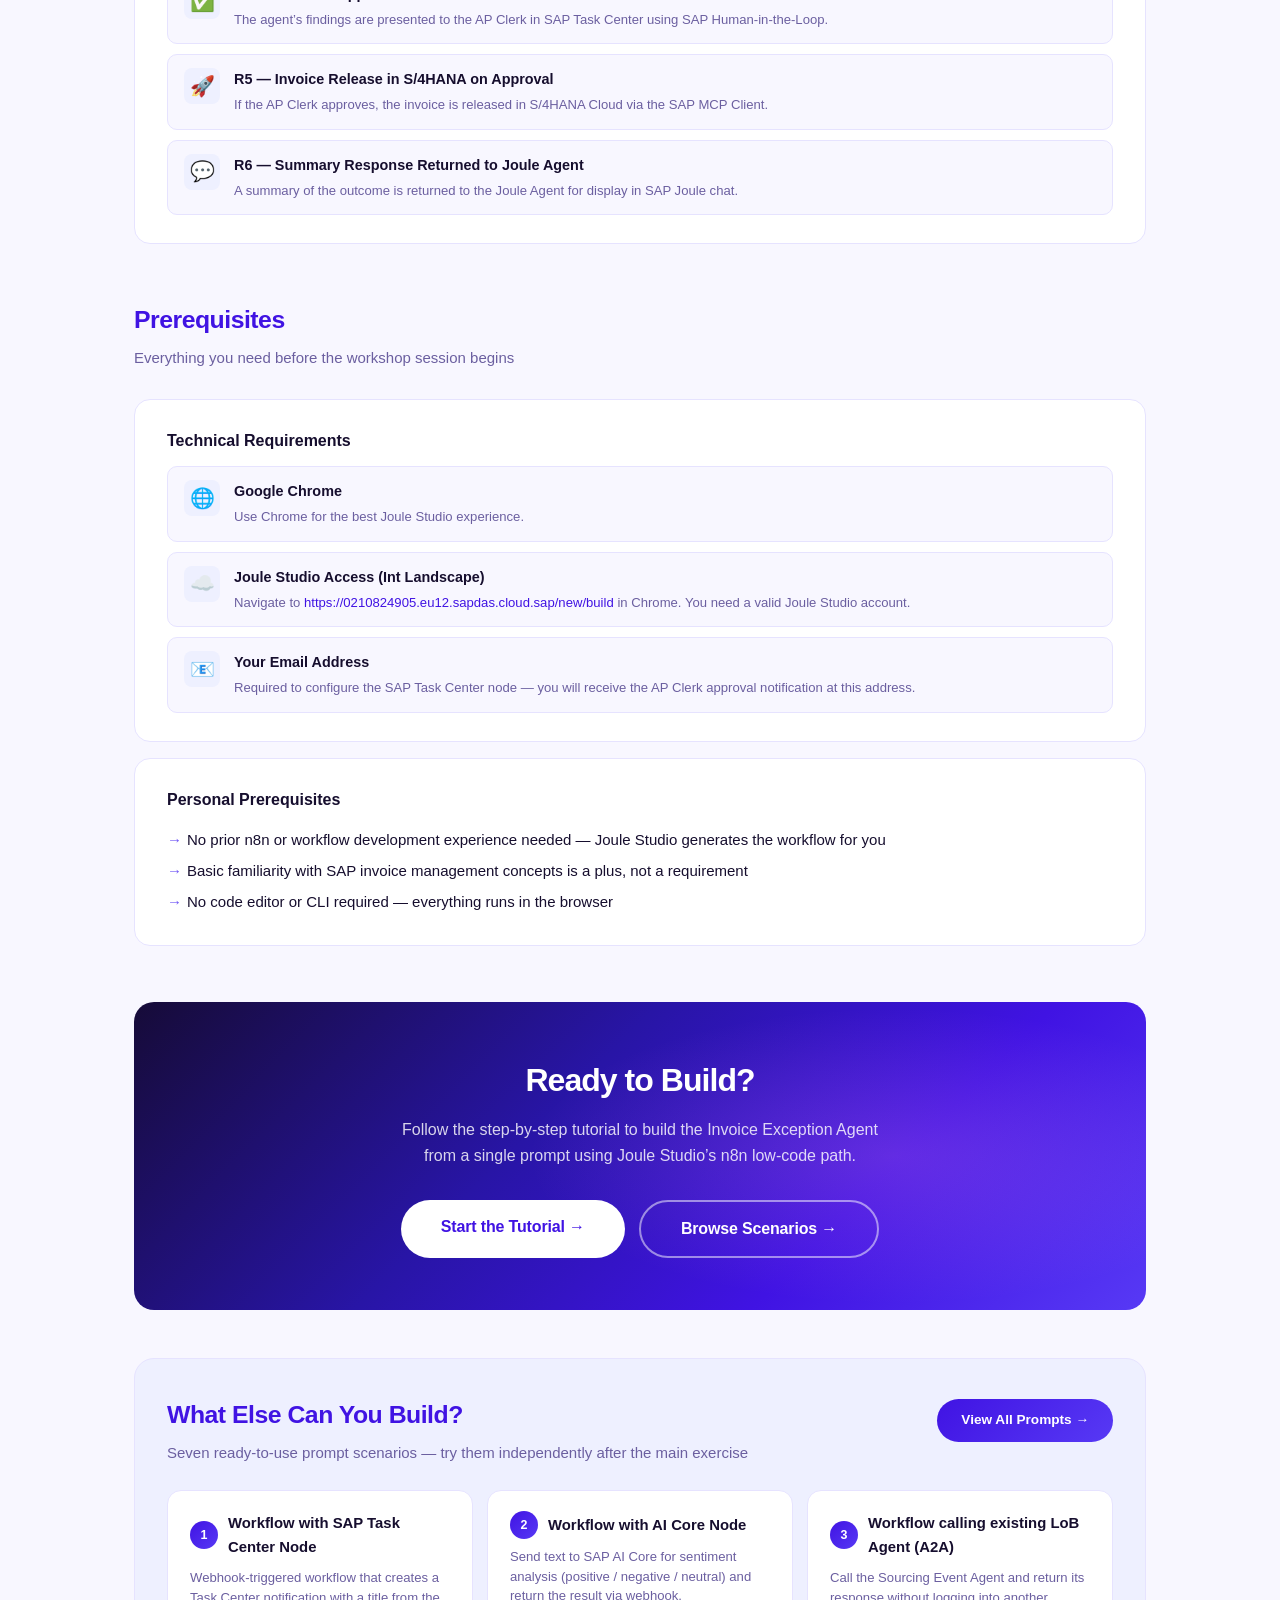
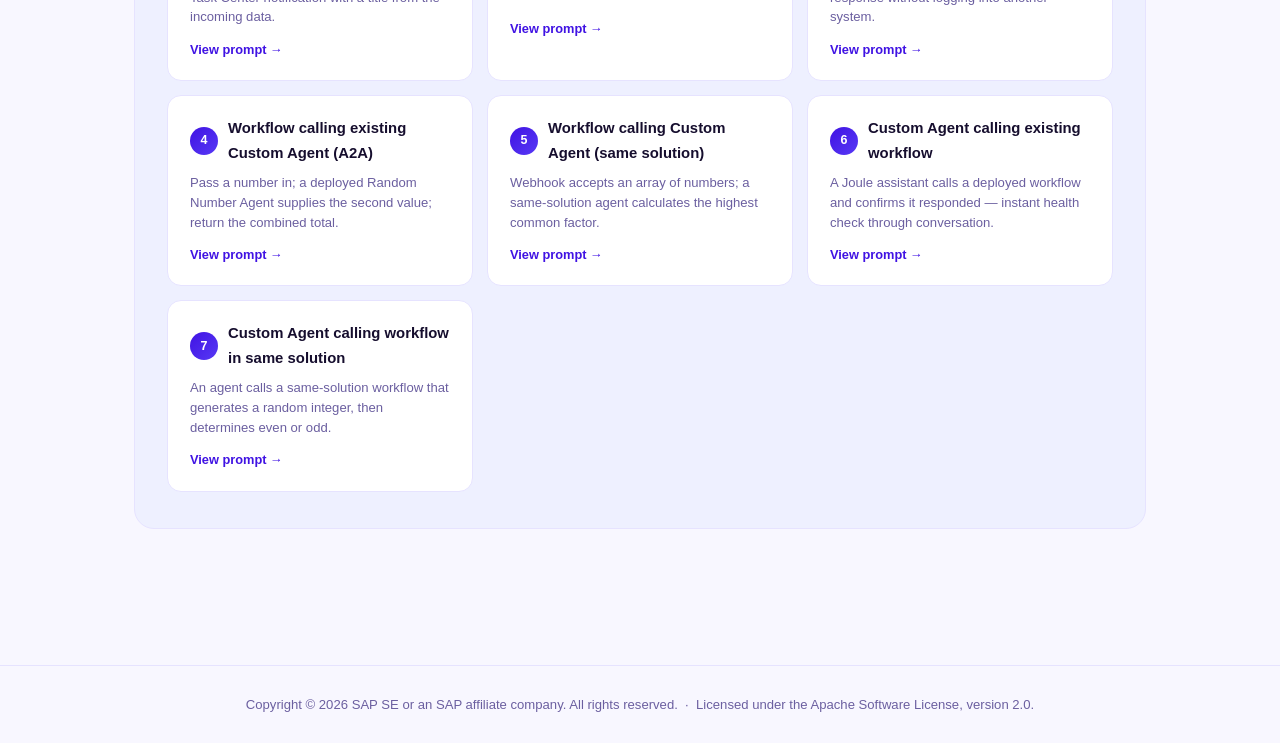
==== commit 07d5f7aa: "changes" ====
--- a/index.html
+++ b/index.html
@@ -41,19 +41,22 @@
         <div class="flow-pill">Recommended Solution</div><span class="flow-arrow">&#8594;</span>
         <div class="flow-pill">PRD / Requirements</div><span class="flow-arrow">&#8594;</span>
         <div class="flow-pill">Solution Architecture</div><span class="flow-arrow">&#8594;</span>
-        <div class="flow-pill">n8n Workflow</div><span class="flow-arrow">&#8594;</span>
-        <div class="flow-pill">Test</div>
+        <div class="flow-pill">n8n Workflow</div>
       </div>
-      <p>The result is a deployable n8n workflow on SAP Business AI Platform &mdash; built entirely from a prompt, reviewed and approved at each stage by you.</p>
+      <p>The result is a generated n8n workflow on SAP Business AI Platform &mdash; built entirely from a prompt, reviewed and approved at each stage by you.</p>
     </div>
   </section>
 
   <section id="requirements">
     <div class="section-header">
       <h2>What You Will Build</h2>
-      <p>A six-requirement end-to-end workflow covering the full invoice exception management lifecycle</p>
+      <p>A sample set of requirements illustrating the invoice exception management lifecycle &mdash; Joule Studio generates requirements dynamically, so yours may vary slightly</p>
     </div>
     <div class="card">
+      <div class="callout note" style="margin-bottom:16px;">
+        <div class="callout-label">Representative Sample</div>
+        These requirements are indicative. Joule Studio derives requirements from your intent at runtime, so the exact wording and number of requirements may differ from what you see here.
+      </div>
       <div class="prereq-list">
         <div class="prereq-item"><div class="prereq-icon">&#128279;</div><div><strong>R1 &mdash; Webhook Trigger from Joule Agent</strong><p>The workflow is triggered by a Joule Agent from SAP Joule chat via a webhook.</p></div></div>
         <div class="prereq-item"><div class="prereq-icon">&#128196;</div><div><strong>R2 &mdash; Read All Blocked Supplier Invoices from S/4HANA</strong><p>Fetches all blocked supplier invoices from SAP S/4HANA Cloud using the SAP MCP Client.</p></div></div>
@@ -76,7 +79,6 @@
         <div class="prereq-item"><div class="prereq-icon">&#127760;</div><div><strong>Google Chrome</strong><p>Use Chrome for the best Joule Studio experience.</p></div></div>
         <div class="prereq-item"><div class="prereq-icon">&#9729;&#65039;</div><div><strong>Joule Studio Access (Int Landscape)</strong><p>Navigate to <a href="https://0210824905.eu12.sapdas.cloud.sap/new/build" target="_blank">https://0210824905.eu12.sapdas.cloud.sap/new/build</a> in Chrome. You need a valid Joule Studio account.</p></div></div>
         <div class="prereq-item"><div class="prereq-icon">&#128231;</div><div><strong>Your Email Address</strong><p>Required to configure the SAP Task Center node &mdash; you will receive the AP Clerk approval notification at this address.</p></div></div>
-        <div class="prereq-item"><div class="prereq-icon">&#128274;</div><div><strong>SAP Corporate Network or VPN</strong><p>Required to reach the Joule Studio int landscape and S/4HANA Cloud system.</p></div></div>
       </div>
     </div>
     <div class="card" style="margin-top:16px;">
@@ -99,10 +101,13 @@
       </div>
     </div>
   </div>
-  <section id="scenarios">
-    <div class="section-header">
-      <h2>Sample Scenarios</h2>
-      <p>Seven ready-to-use prompt scenarios covering a range of n8n workflow patterns &mdash; explore independently after the main exercise</p>
+  <section id="scenarios" style="background:var(--code-bg);border:1px solid var(--border);border-radius:20px;padding:36px 32px;margin-top:48px;">
+    <div style="display:flex;align-items:flex-start;justify-content:space-between;flex-wrap:wrap;gap:16px;margin-bottom:24px;">
+      <div>
+        <h2 style="font-size:1.55rem;font-weight:700;color:var(--violet);letter-spacing:-.02em;">What Else Can You Build?</h2>
+        <p style="color:var(--text-muted);margin-top:5px;">Seven ready-to-use prompt scenarios &mdash; try them independently after the main exercise</p>
+      </div>
+      <a href="scenarios.html" style="display:inline-block;background:linear-gradient(135deg,var(--violet),var(--blue-violet));color:white;padding:10px 24px;border-radius:999px;font-size:.85rem;font-weight:700;text-decoration:none;white-space:nowrap;flex-shrink:0;margin-top:4px;">View All Prompts &#8594;</a>
     </div>
     <div class="scenario-grid">
       <div class="scenario-card"><div style="display:flex;align-items:center;gap:10px;"><div class="scenario-num">1</div><div class="scenario-title">Workflow with SAP Task Center Node</div></div><div class="scenario-desc">Webhook-triggered workflow that creates a Task Center notification with a title from the incoming data.</div><a href="scenarios.html#s1" style="font-size:.8rem;font-weight:600;margin-top:4px;">View prompt &#8594;</a></div>
